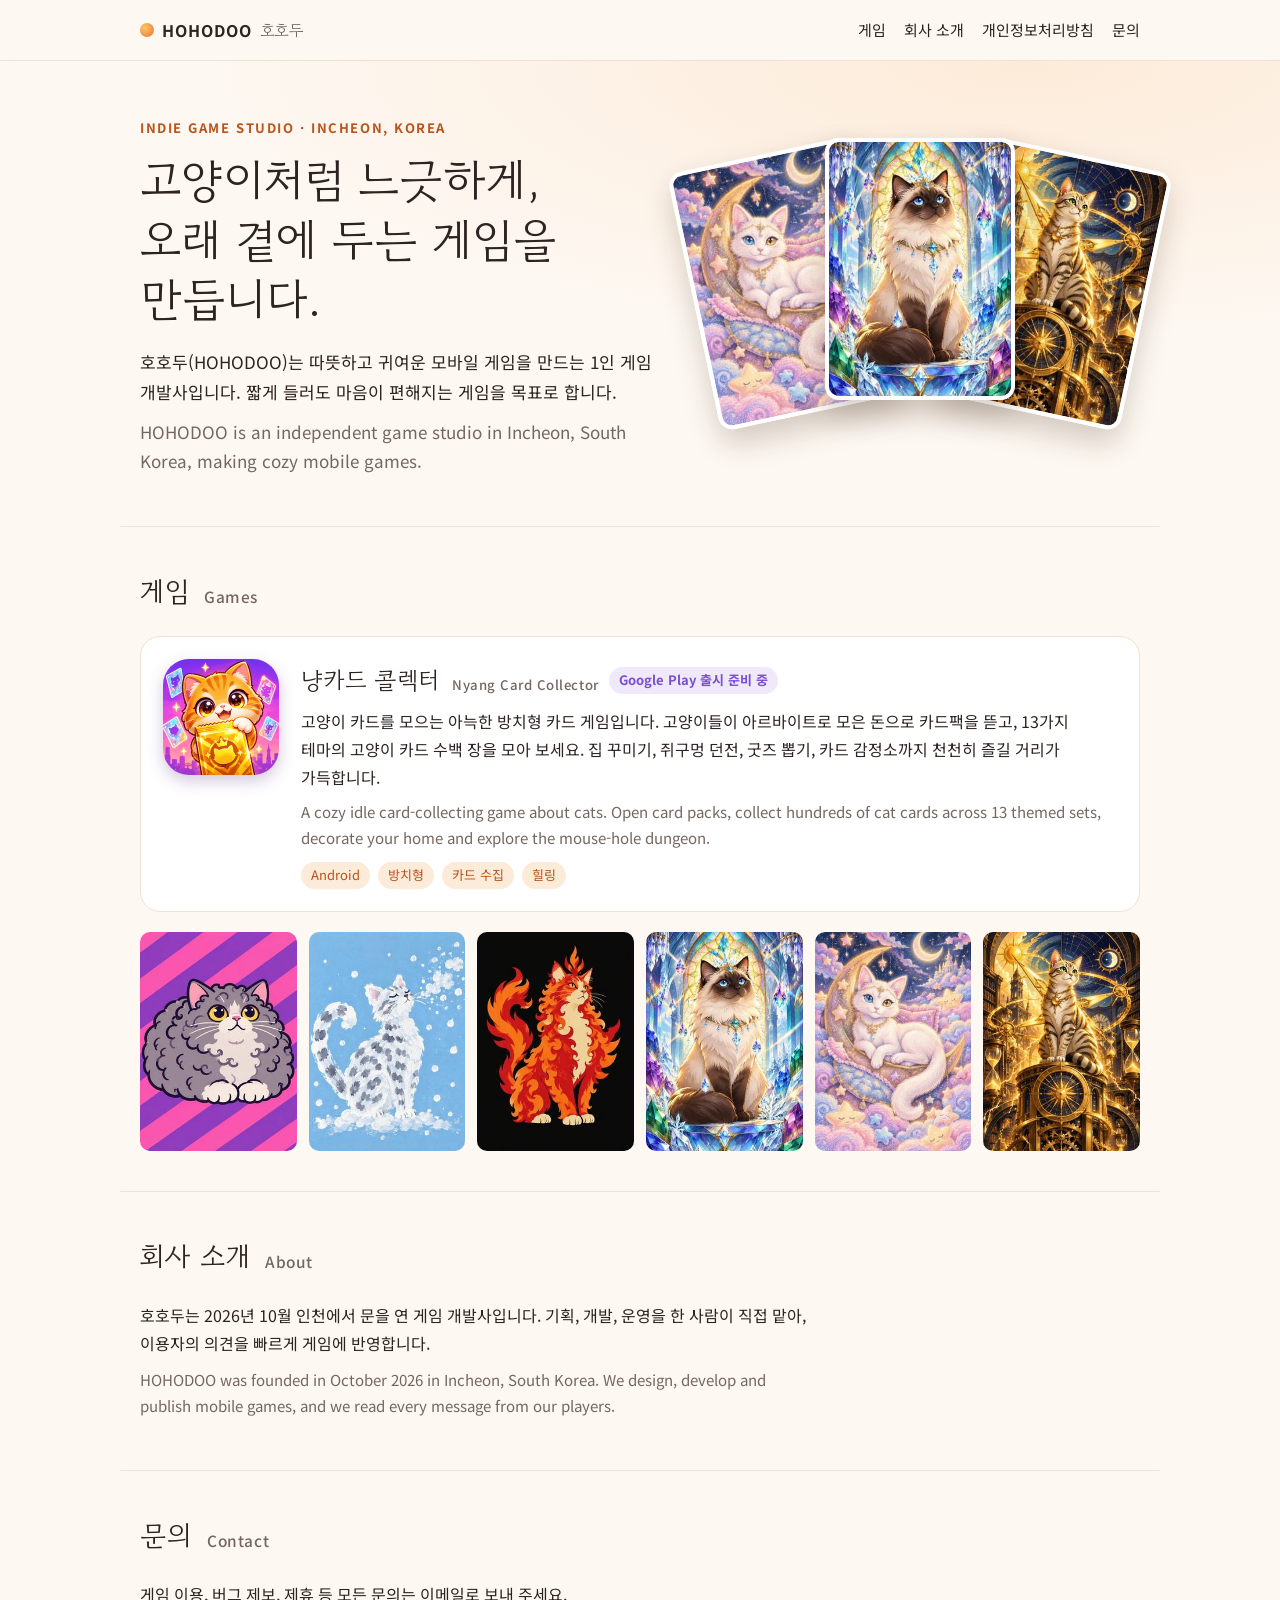
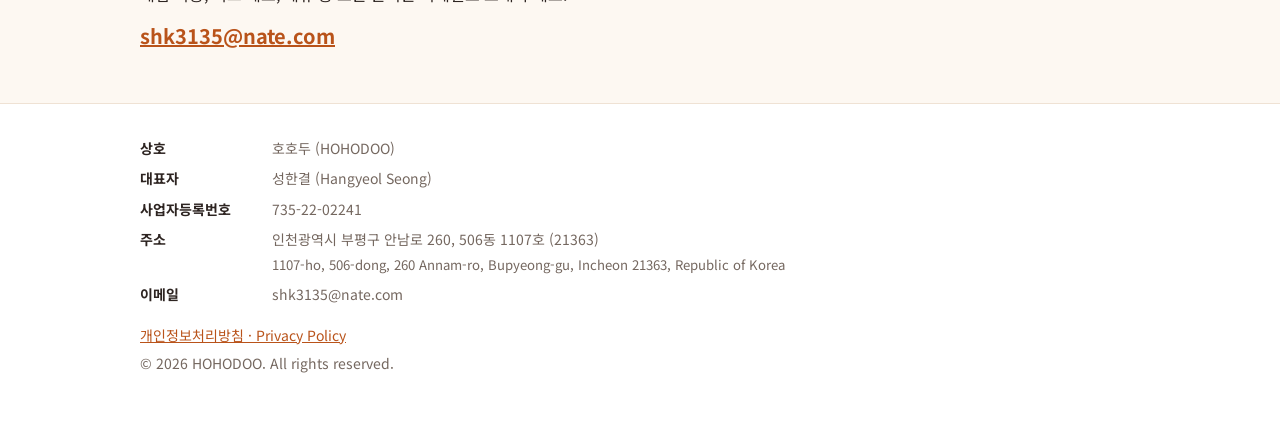
==== index.html @ 24b00c3e "Add files via upload" ====
<!doctype html>
<html lang="ko">
<head>
<meta charset="utf-8">
<meta name="viewport" content="width=device-width, initial-scale=1">
<meta name="google-site-verification" content="e9im6OhCSl8MaFBB7GTH2uw45dRPwyQpyKrf-Tz8h_k" />
<title>호호두 HOHODOO</title>
<meta name="description" content="호호두(HOHODOO)는 따뜻하고 귀여운 모바일 게임을 만드는 1인 게임 개발사입니다. 대표작: 냥카드 콜렉터.">
<meta property="og:title" content="호호두 HOHODOO">
<meta property="og:description" content="따뜻하고 귀여운 모바일 게임을 만드는 1인 게임 개발사">
<meta property="og:image" content="https://hohodoo.github.io/icon.png">
<link rel="icon" href="favicon.png">
<link rel="preconnect" href="https://fonts.googleapis.com">
<link rel="preconnect" href="https://fonts.gstatic.com" crossorigin>
<link rel="stylesheet" href="https://fonts.googleapis.com/css2?family=Gowun+Dodum&family=Noto+Sans+KR:wght@400;500;700&display=swap">
<link rel="stylesheet" href="style.css">
</head>
<body>
<header class="top">
  <div class="wrap row">
    <a class="brand" href="./"><span class="dot"></span>HOHODOO <span class="ko">호호두</span></a>
    <nav>
      <a href="#games">게임</a>
      <a href="#about">회사 소개</a>
      <a href="privacy.html">개인정보처리방침</a>
      <a href="#contact">문의</a>
    </nav>
  </div>
</header>

<main>
  <section class="hero">
    <div class="wrap hero-grid">
      <div class="hero-text">
        <p class="eyebrow">INDIE GAME STUDIO · INCHEON, KOREA</p>
        <h1>고양이처럼 느긋하게,<br>오래 곁에 두는 게임을 만듭니다.</h1>
        <p class="lead">호호두(HOHODOO)는 따뜻하고 귀여운 모바일 게임을 만드는 1인 게임 개발사입니다. 짧게 들러도 마음이 편해지는 게임을 목표로 합니다.</p>
        <p class="lead en">HOHODOO is an independent game studio in Incheon, South Korea, making cozy mobile games.</p>
      </div>
      <div class="fan" aria-hidden="true">
        <img src="card_dream.jpg" alt="" class="c c1">
        <img src="card_crystal.jpg" alt="" class="c c2">
        <img src="card_time.jpg" alt="" class="c c3">
      </div>
    </div>
  </section>

  <section id="games" class="wrap block">
    <h2>게임 <span class="en-h">Games</span></h2>
    <article class="game">
      <img src="icon.png" alt="냥카드 콜렉터 아이콘" class="icon">
      <div class="game-body">
        <div class="game-head">
          <h3>냥카드 콜렉터 <span class="en-h">Nyang Card Collector</span></h3>
          <span class="badge">Google Play 출시 준비 중</span>
        </div>
        <p>고양이 카드를 모으는 아늑한 방치형 카드 게임입니다. 고양이들이 아르바이트로 모은 돈으로 카드팩을 뜯고, 13가지 테마의 고양이 카드 수백 장을 모아 보세요. 집 꾸미기, 쥐구멍 던전, 굿즈 뽑기, 카드 감정소까지 천천히 즐길 거리가 가득합니다.</p>
        <p class="en">A cozy idle card-collecting game about cats. Open card packs, collect hundreds of cat cards across 13 themed sets, decorate your home and explore the mouse-hole dungeon.</p>
        <ul class="tags">
          <li>Android</li><li>방치형</li><li>카드 수집</li><li>힐링</li>
        </ul>
      </div>
    </article>
    <div class="strip" aria-label="카드 일러스트 예시">
      <img src="card_alley.jpg" alt="골목 테마 고양이 카드">
      <img src="card_snow.jpg" alt="눈 테마 고양이 카드">
      <img src="card_volcano.jpg" alt="화산 테마 고양이 카드">
      <img src="card_crystal.jpg" alt="수정 테마 고양이 카드">
      <img src="card_dream.jpg" alt="꿈 테마 고양이 카드">
      <img src="card_time.jpg" alt="시간 테마 고양이 카드">
    </div>
  </section>

  <section id="about" class="wrap block">
    <h2>회사 소개 <span class="en-h">About</span></h2>
    <p>호호두는 2026년 10월 인천에서 문을 연 게임 개발사입니다. 기획, 개발, 운영을 한 사람이 직접 맡아, 이용자의 의견을 빠르게 게임에 반영합니다.</p>
    <p class="en">HOHODOO was founded in October 2026 in Incheon, South Korea. We design, develop and publish mobile games, and we read every message from our players.</p>
  </section>

  <section id="contact" class="wrap block">
    <h2>문의 <span class="en-h">Contact</span></h2>
    <p>게임 이용, 버그 제보, 제휴 등 모든 문의는 이메일로 보내 주세요.</p>
    <p class="mail"><a href="mailto:shk3135@nate.com">shk3135@nate.com</a></p>
  </section>
</main>

<footer class="foot">
  <div class="wrap">
    <dl class="biz">
      <div><dt>상호</dt><dd>호호두 (HOHODOO)</dd></div>
      <div><dt>대표자</dt><dd>성한결 (Hangyeol Seong)</dd></div>
      <div><dt>사업자등록번호</dt><dd>735-22-02241</dd></div>
      <div><dt>주소</dt><dd>인천광역시 부평구 안남로 260, 506동 1107호 (21363)<br><span class="en">1107-ho, 506-dong, 260 Annam-ro, Bupyeong-gu, Incheon 21363, Republic of Korea</span></dd></div>
      <div><dt>이메일</dt><dd>shk3135@nate.com</dd></div>
    </dl>
    <p class="links"><a href="privacy.html">개인정보처리방침 · Privacy Policy</a></p>
    <p class="copy">© 2026 HOHODOO. All rights reserved.</p>
  </div>
</footer>
</body>
</html>
---- style.css ----
:root {
  --bg: #fdf8f2;
  --paper: #ffffff;
  --ink: #2d2421;
  --muted: #74675f;
  --line: #efe2d4;
  --accent: #e8762b;
  --accent-ink: #b9531a;
  --accent-soft: #fdebd9;
  --purple: #7a4fd0;
  --display: "Gowun Dodum", "Noto Sans KR", "Apple SD Gothic Neo", "Malgun Gothic", sans-serif;
  --body: "Noto Sans KR", "Apple SD Gothic Neo", "Malgun Gothic", sans-serif;
}
@media (prefers-color-scheme: dark) {
  :root {
    --bg: #1d1714; --paper: #27201c; --ink: #f6ece4; --muted: #bcaea4;
    --line: #3d322b; --accent: #f39a52; --accent-ink: #f6b37c; --accent-soft: #3a2a1f;
    color-scheme: dark;
  }
}
* { box-sizing: border-box; }
html { scroll-behavior: smooth; }
body {
  margin: 0;
  background: var(--bg);
  color: var(--ink);
  font-family: var(--body);
  font-size: 16px;
  line-height: 1.75;
  -webkit-font-smoothing: antialiased;
  word-break: keep-all;
  overflow-wrap: anywhere;
}
img { max-width: 100%; display: block; }
a { color: var(--accent-ink); }
a:focus-visible { outline: 2px solid var(--accent); outline-offset: 3px; border-radius: 4px; }
.wrap { max-width: 1040px; margin: 0 auto; padding-inline: 20px; }
.row { display: flex; align-items: center; justify-content: space-between; gap: 16px; flex-wrap: wrap; }
.en { color: var(--muted); font-size: 0.94em; }
.en-h { font-family: var(--body); font-size: 0.55em; color: var(--muted); font-weight: 500; letter-spacing: 0.04em; margin-left: 6px; }

/* header */
.top { position: sticky; top: 0; z-index: 5; background: color-mix(in srgb, var(--bg) 88%, transparent); backdrop-filter: blur(8px); border-bottom: 1px solid var(--line); }
.top .row { min-height: 60px; }
.brand { font-weight: 700; letter-spacing: 0.06em; color: var(--ink); text-decoration: none; display: inline-flex; align-items: center; gap: 8px; }
.brand .ko { font-family: var(--display); letter-spacing: 0; color: var(--muted); font-weight: 400; }
.dot { width: 14px; height: 14px; border-radius: 50%; background: radial-gradient(circle at 35% 35%, #ffc36b, var(--accent)); }
nav { display: flex; gap: 18px; flex-wrap: wrap; font-size: 15px; }
nav a { color: var(--ink); text-decoration: none; }
nav a:hover { color: var(--accent-ink); }

/* hero */
.hero { overflow: hidden; padding-block: 56px 40px; background: radial-gradient(1200px 400px at 80% 0%, var(--accent-soft), transparent 70%); }
.hero-grid { display: grid; grid-template-columns: 1.2fr 1fr; gap: 32px; align-items: center; }
.eyebrow { font-size: 13px; letter-spacing: 0.12em; color: var(--accent-ink); font-weight: 700; margin: 0 0 10px; }
h1 { font-family: var(--display); font-weight: 400; font-size: clamp(30px, 4.6vw, 46px); line-height: 1.3; margin: 0 0 18px; text-wrap: balance; }
.lead { font-size: 17px; margin: 0 0 10px; max-width: 34em; }
.fan { position: relative; height: 340px; }
.fan .c { position: absolute; width: 190px; border-radius: 14px; box-shadow: 0 14px 30px rgba(60, 30, 10, 0.22); border: 4px solid #fff; top: 20px; left: 50%; }
.c1 { transform: translateX(-120%) rotate(-12deg); }
.c2 { transform: translateX(-50%) translateY(-14px); z-index: 2; }
.c3 { transform: translateX(20%) rotate(12deg); }

/* blocks */
.block { padding-block: 40px; border-top: 1px solid var(--line); }
h2 { font-family: var(--display); font-weight: 400; font-size: 28px; margin: 0 0 20px; }
.block > p { max-width: 42em; margin: 0 0 10px; }
.game { display: flex; gap: 22px; background: var(--paper); border: 1px solid var(--line); border-radius: 20px; padding: 22px; }
.game .icon { width: 116px; height: 116px; border-radius: 26px; flex: none; box-shadow: 0 6px 16px rgba(80, 40, 120, 0.25); }
.game-body { min-width: 0; }
.game-head { display: flex; align-items: center; gap: 10px; flex-wrap: wrap; margin-bottom: 6px; }
h3 { font-family: var(--display); font-weight: 400; font-size: 24px; margin: 0; }
.badge { font-size: 13px; font-weight: 700; color: var(--purple); background: color-mix(in srgb, var(--purple) 12%, transparent); padding: 2px 10px; border-radius: 999px; }
.game p { margin: 0 0 8px; }
.tags { list-style: none; padding: 0; margin: 10px 0 0; display: flex; gap: 8px; flex-wrap: wrap; }
.tags li { font-size: 13px; padding: 2px 10px; border-radius: 999px; background: var(--accent-soft); color: var(--accent-ink); }
.strip { display: grid; grid-template-columns: repeat(6, 1fr); gap: 12px; margin-top: 20px; }
.strip img { border-radius: 10px; aspect-ratio: 5 / 7; object-fit: cover; width: 100%; }
.mail { font-size: 20px; font-weight: 700; }

/* footer */
.foot { border-top: 1px solid var(--line); padding-block: 32px 48px; color: var(--muted); font-size: 14px; background: var(--paper); }
.biz { display: grid; gap: 6px; margin: 0 0 16px; }
.biz div { display: grid; grid-template-columns: 120px 1fr; gap: 12px; }
.biz dt { font-weight: 700; color: var(--ink); }
.biz dd { margin: 0; }
.links, .copy { margin: 4px 0; }

/* privacy page */
.doc { max-width: 760px; margin: 0 auto; padding: 40px 20px 64px; }
.doc h1 { font-size: clamp(26px, 4vw, 34px); }
.doc .meta { color: var(--muted); font-size: 14px; margin-bottom: 20px; }
.doc .summary { background: var(--accent-soft); border-radius: 14px; padding: 16px 20px; font-weight: 500; margin-bottom: 28px; }
.doc h2 { font-size: 21px; margin: 28px 0 8px; }
.doc ul { padding-left: 1.2em; }
.doc hr { border: 0; border-top: 1px solid var(--line); margin: 40px 0; }

@media (max-width: 760px) {
  .hero-grid { grid-template-columns: 1fr; }
  .fan { height: 270px; }
  .fan .c { width: 150px; }
  .game { flex-direction: column; }
  .strip { grid-template-columns: repeat(3, 1fr); }
  .biz div { grid-template-columns: 1fr; gap: 0; }
  nav { gap: 12px; font-size: 14px; }
}
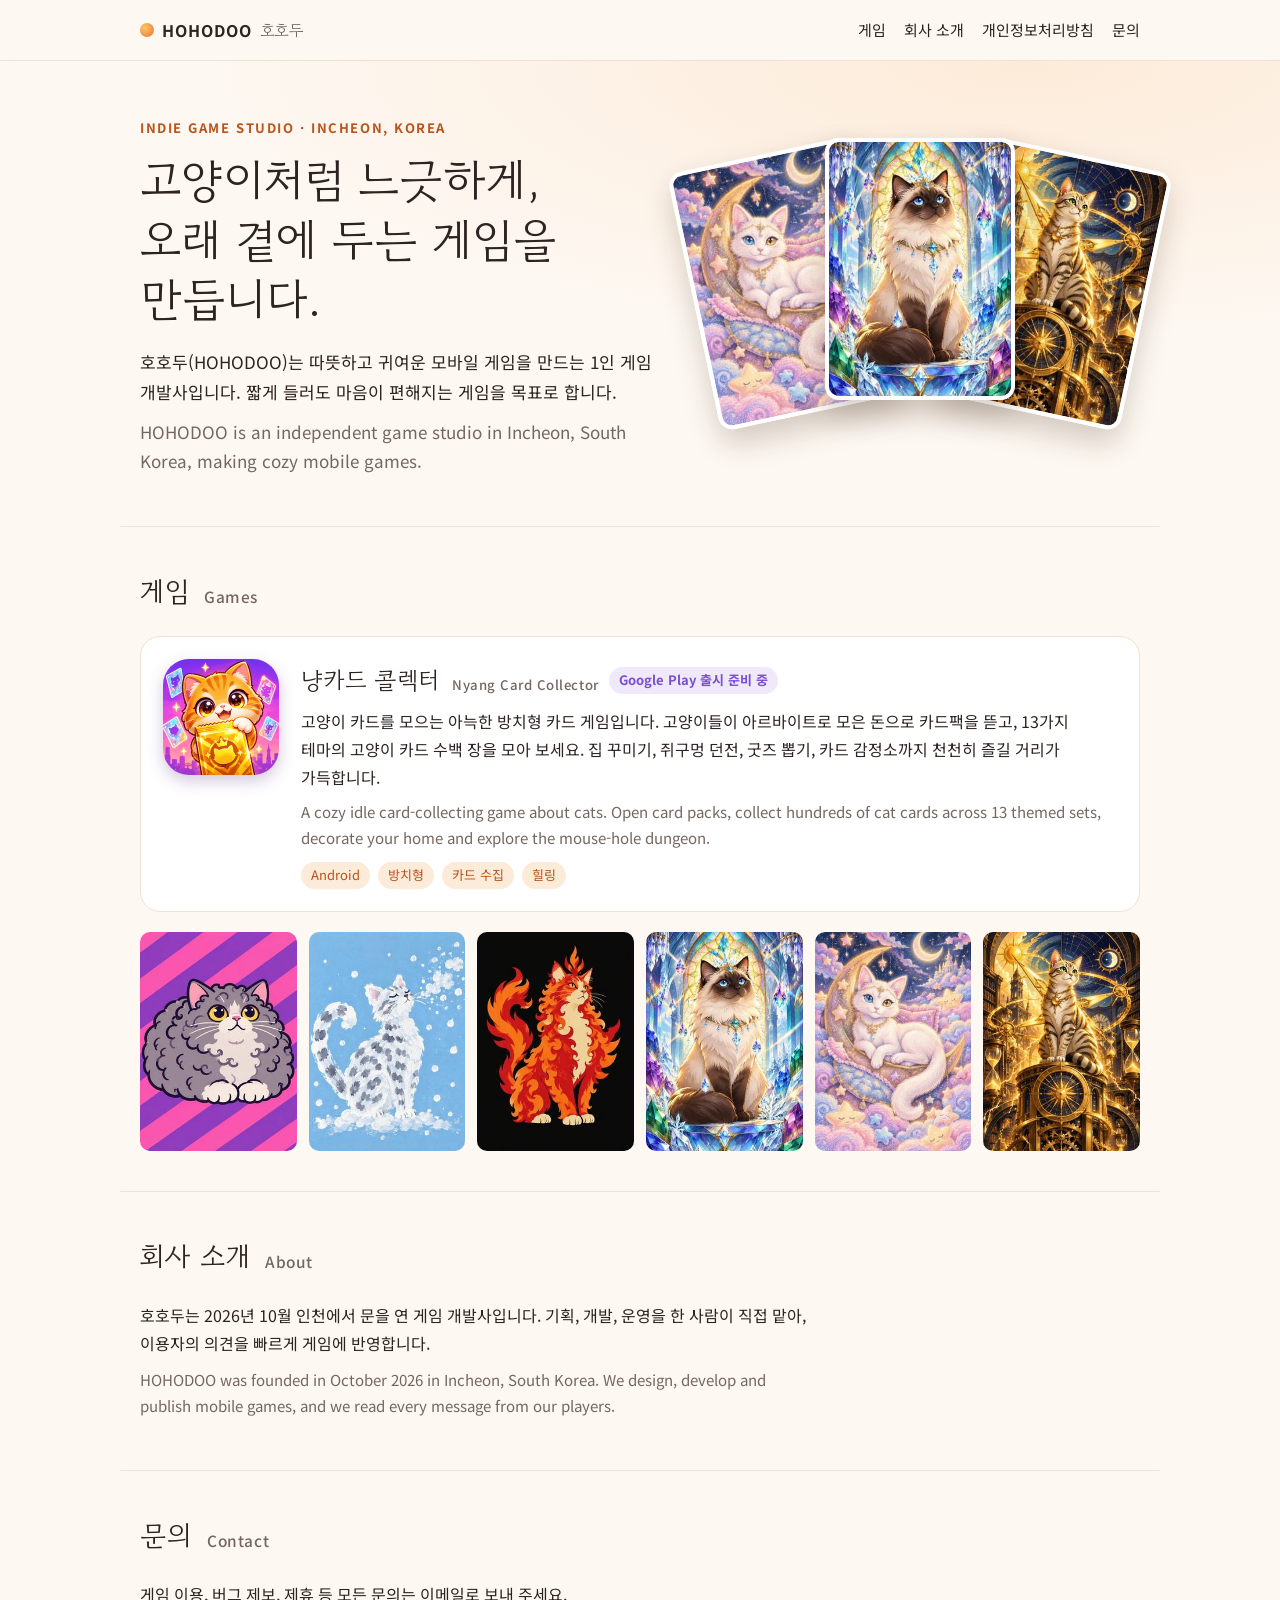
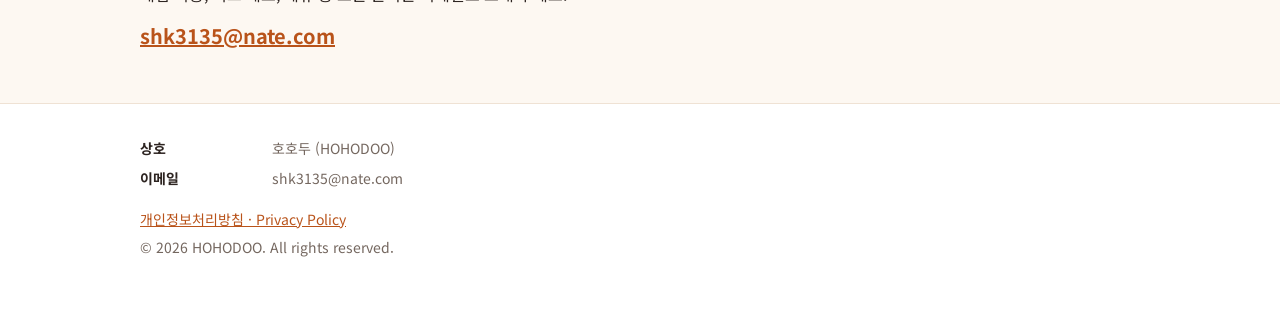
==== commit fae6f612: "Remove address and personal details from footer Removed representative, business registration number" ====
--- a/index.html
+++ b/index.html
@@ -88,9 +88,6 @@
   <div class="wrap">
     <dl class="biz">
       <div><dt>상호</dt><dd>호호두 (HOHODOO)</dd></div>
-      <div><dt>대표자</dt><dd>성한결 (Hangyeol Seong)</dd></div>
-      <div><dt>사업자등록번호</dt><dd>735-22-02241</dd></div>
-      <div><dt>주소</dt><dd>인천광역시 부평구 안남로 260, 506동 1107호 (21363)<br><span class="en">1107-ho, 506-dong, 260 Annam-ro, Bupyeong-gu, Incheon 21363, Republic of Korea</span></dd></div>
       <div><dt>이메일</dt><dd>shk3135@nate.com</dd></div>
     </dl>
     <p class="links"><a href="privacy.html">개인정보처리방침 · Privacy Policy</a></p>
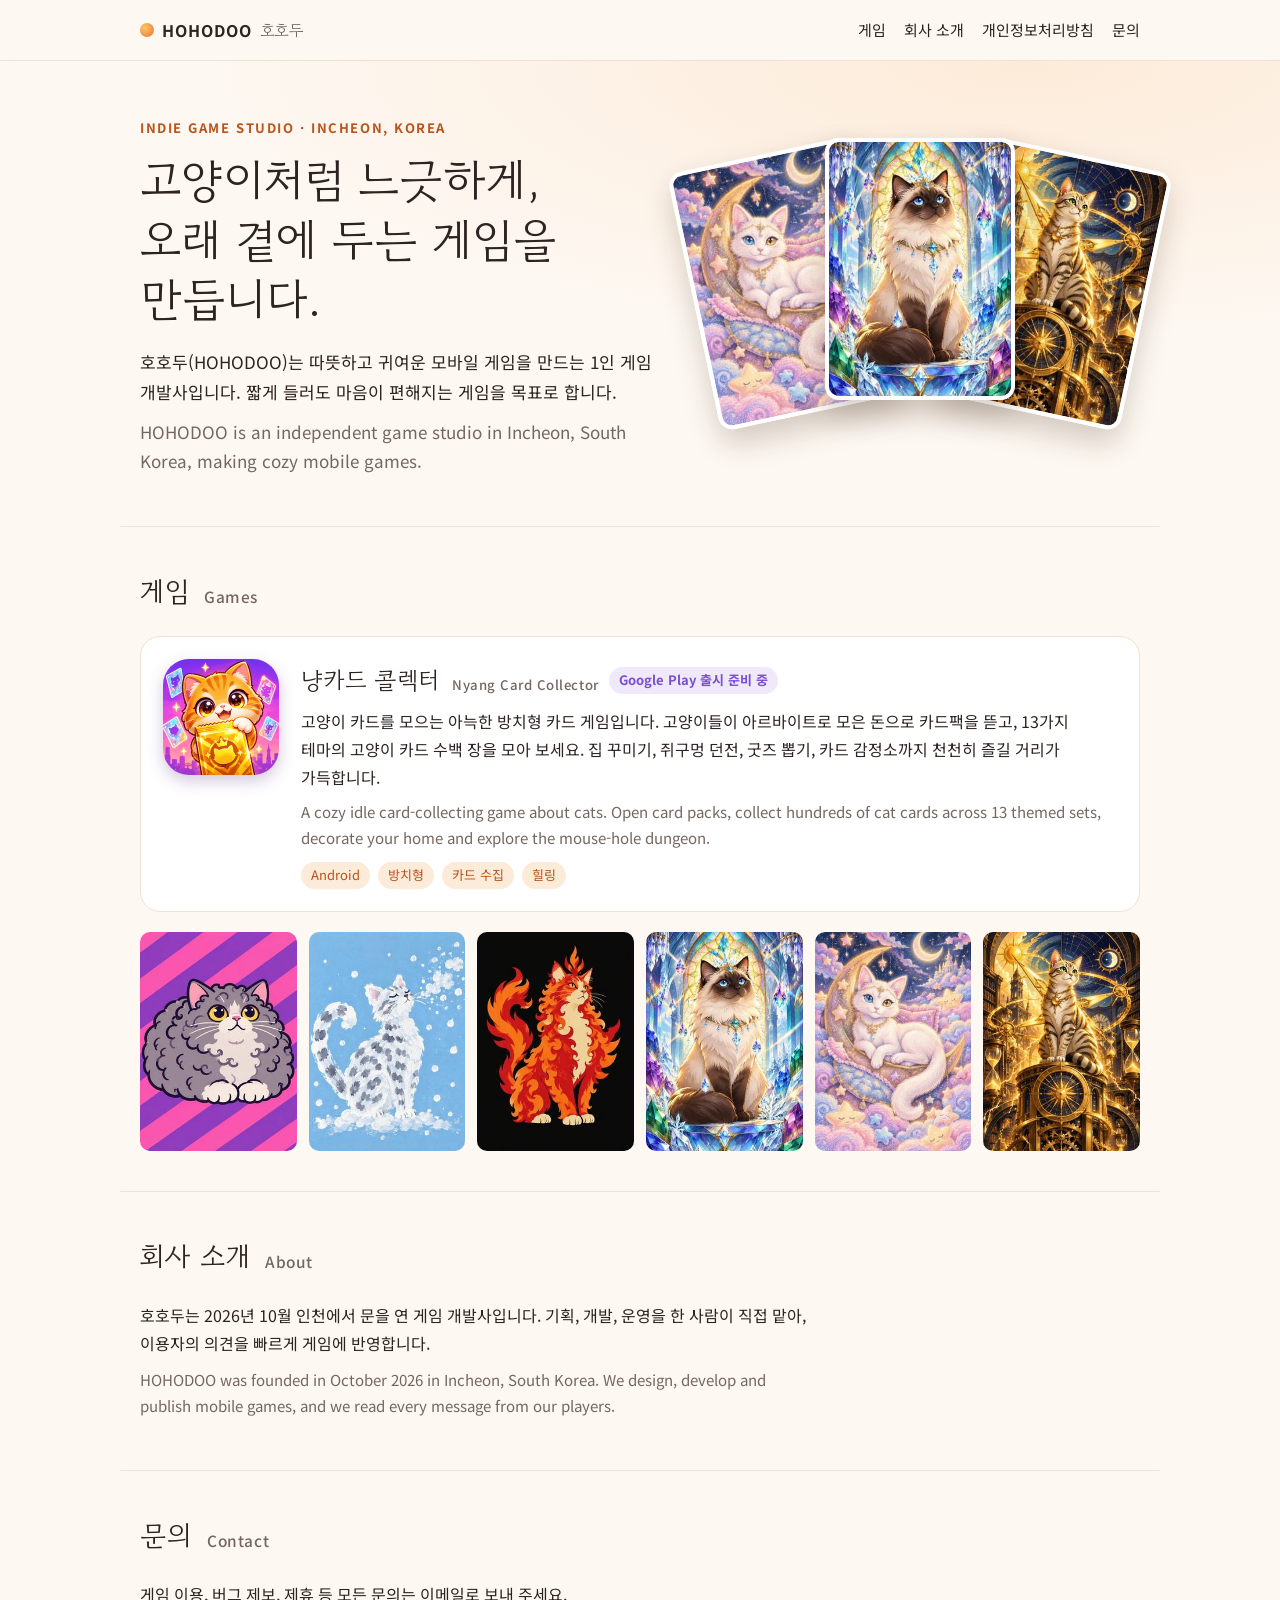
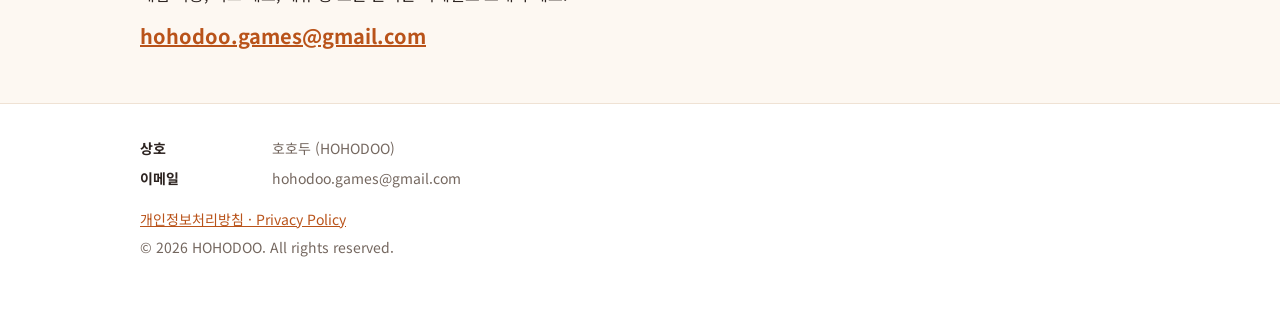
==== commit abac47e6: "Update contact email address in index.html" ====
--- a/index.html
+++ b/index.html
@@ -80,7 +80,7 @@
   <section id="contact" class="wrap block">
     <h2>문의 <span class="en-h">Contact</span></h2>
     <p>게임 이용, 버그 제보, 제휴 등 모든 문의는 이메일로 보내 주세요.</p>
-    <p class="mail"><a href="mailto:shk3135@nate.com">shk3135@nate.com</a></p>
+    <p class="mail"><a href="mailto:hohodoo.games@gmail.com">hohodoo.games@gmail.com</a></p>
   </section>
 </main>
 
@@ -88,7 +88,7 @@
   <div class="wrap">
     <dl class="biz">
       <div><dt>상호</dt><dd>호호두 (HOHODOO)</dd></div>
-      <div><dt>이메일</dt><dd>shk3135@nate.com</dd></div>
+      <div><dt>이메일</dt><dd>hohodoo.games@gmail.com</dd></div>
     </dl>
     <p class="links"><a href="privacy.html">개인정보처리방침 · Privacy Policy</a></p>
     <p class="copy">© 2026 HOHODOO. All rights reserved.</p>
